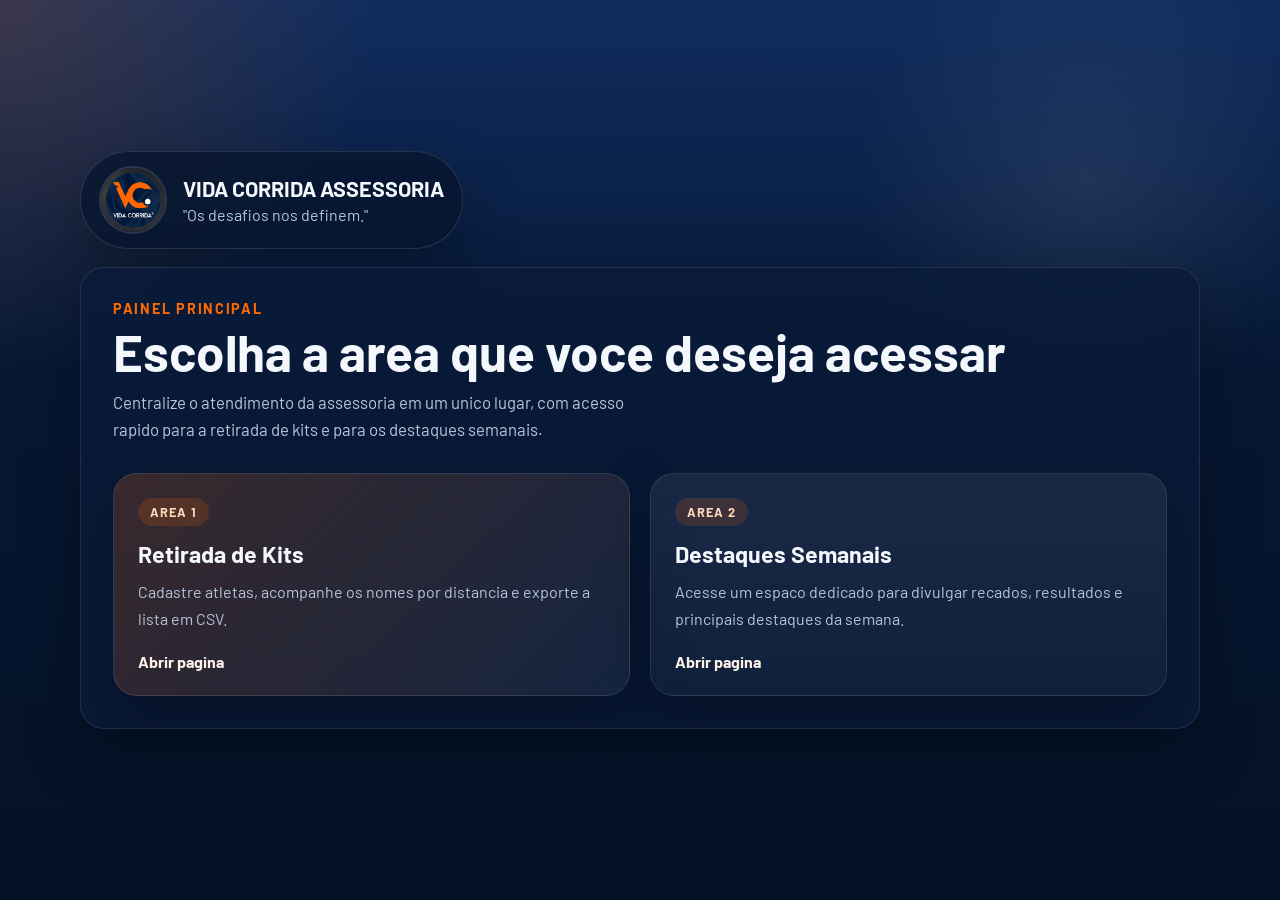
==== index.html @ aeae57c6 "Add files via upload" ====
<!DOCTYPE html>
<html lang="pt-BR">
<head>
  <meta charset="UTF-8">
  <meta name="viewport" content="width=device-width, initial-scale=1.0">
  <title>Vida Corrida Assessoria</title>
  <link rel="preconnect" href="https://fonts.googleapis.com">
  <link rel="preconnect" href="https://fonts.gstatic.com" crossorigin>
  <link href="https://fonts.googleapis.com/css2?family=Barlow:wght@400;500;600;700&display=swap" rel="stylesheet">
  <link rel="stylesheet" href="styles.css">
</head>
<body>
  <main class="page home-page">
    <section class="brand-banner">
      <div class="brand-pill">
        <img src="assets/logo-vida-corrida.jpeg" alt="Logo Vida Corrida" class="brand-logo">
        <div>
          <p class="brand-name">VIDA CORRIDA ASSESSORIA</p>
          <p class="brand-subtitle">"Os desafios nos definem."</p>
        </div>
      </div>
    </section>

    <section class="panel home-hero">
      <p class="eyebrow">Painel principal</p>
      <h1>Escolha a area que voce deseja acessar</h1>
      <p class="hero-text">
        Centralize o atendimento da assessoria em um unico lugar, com acesso rapido para a retirada de kits e para os destaques semanais.
      </p>

      <div class="home-actions">
        <a href="retirada-kits.html" class="feature-card feature-card-primary">
          <span class="feature-tag">Area 1</span>
          <h2>Retirada de Kits</h2>
          <p>Cadastre atletas, acompanhe os nomes por distancia e exporte a lista em CSV.</p>
          <span class="feature-link">Abrir pagina</span>
        </a>

        <a href="destaques-semanais.html" class="feature-card">
          <span class="feature-tag">Area 2</span>
          <h2>Destaques Semanais</h2>
          <p>Acesse um espaco dedicado para divulgar recados, resultados e principais destaques da semana.</p>
          <span class="feature-link">Abrir pagina</span>
        </a>
      </div>
    </section>
  </main>
</body>
</html>
---- styles.css ----
:root {
  --bg: #061733;
  --bg-accent: #0d2653;
  --panel: rgba(10, 27, 58, 0.84);
  --panel-strong: #0f2f63;
  --text: #f4f7fb;
  --muted: #b7c5db;
  --line: rgba(255, 255, 255, 0.12);
  --brand: #ff6a00;
  --brand-strong: #ff7f24;
  --soft: rgba(255, 106, 0, 0.14);
  --shadow: 0 24px 60px rgba(0, 0, 0, 0.28);
  font-family: "Barlow", sans-serif;
}

* {
  box-sizing: border-box;
}

body {
  margin: 0;
  min-height: 100vh;
  color: var(--text);
  background:
    radial-gradient(circle at top left, rgba(255, 106, 0, 0.18), transparent 24%),
    radial-gradient(circle at 85% 20%, rgba(255, 255, 255, 0.08), transparent 18%),
    linear-gradient(180deg, #102d5f 0%, var(--bg) 42%, #041226 100%);
}

.page {
  width: min(1120px, calc(100% - 32px));
  margin: 0 auto;
  padding: 36px 0 56px;
}

.home-page {
  display: grid;
  align-content: center;
  min-height: 100vh;
}

.top-nav {
  display: flex;
  gap: 12px;
  flex-wrap: wrap;
  margin-bottom: 18px;
}

.nav-link {
  display: inline-flex;
  align-items: center;
  padding: 10px 16px;
  border: 1px solid rgba(255, 255, 255, 0.12);
  border-radius: 999px;
  background: rgba(7, 21, 46, 0.72);
  color: var(--text);
  text-decoration: none;
  font-weight: 600;
  transition: transform 0.2s ease, border-color 0.2s ease, background 0.2s ease;
}

.nav-link:hover {
  transform: translateY(-1px);
  border-color: rgba(255, 106, 0, 0.45);
  background: rgba(255, 106, 0, 0.12);
}

.brand-banner {
  margin-bottom: 18px;
}

.brand-pill {
  display: inline-flex;
  align-items: center;
  gap: 16px;
  padding: 14px 18px;
  border: 1px solid rgba(255, 255, 255, 0.12);
  border-radius: 999px;
  background: rgba(7, 21, 46, 0.78);
  box-shadow: var(--shadow);
}

.brand-logo {
  width: 68px;
  height: 68px;
  border-radius: 50%;
  object-fit: cover;
  border: 2px solid rgba(255, 255, 255, 0.14);
}

.brand-name {
  margin-bottom: 4px;
  font-size: 1.35rem;
  font-weight: 700;
}

.brand-subtitle {
  margin-bottom: 0;
  color: var(--muted);
}

.hero {
  display: grid;
  grid-template-columns: 1.15fr 0.85fr;
  gap: 24px;
  align-items: start;
  margin-bottom: 24px;
}

.home-hero,
.highlights-hero {
  padding: 32px;
}

.home-actions {
  display: grid;
  grid-template-columns: repeat(2, minmax(0, 1fr));
  gap: 20px;
  margin-top: 30px;
}

.feature-card {
  display: block;
  padding: 24px;
  border: 1px solid rgba(255, 255, 255, 0.1);
  border-radius: 24px;
  background: linear-gradient(180deg, rgba(255, 255, 255, 0.07), rgba(255, 255, 255, 0.03));
  color: var(--text);
  text-decoration: none;
  box-shadow: var(--shadow);
  transition: transform 0.2s ease, border-color 0.2s ease, box-shadow 0.2s ease;
}

.feature-card:hover {
  transform: translateY(-3px);
  border-color: rgba(255, 106, 0, 0.35);
  box-shadow: 0 30px 70px rgba(0, 0, 0, 0.35);
}

.feature-card-primary {
  background: linear-gradient(135deg, rgba(255, 106, 0, 0.2), rgba(255, 255, 255, 0.05));
}

.feature-card h2,
.highlight-card h2 {
  margin-bottom: 10px;
}

.feature-card p,
.highlight-card p {
  margin-bottom: 0;
  color: var(--muted);
  line-height: 1.7;
}

.feature-tag {
  display: inline-flex;
  margin-bottom: 14px;
  padding: 6px 12px;
  border-radius: 999px;
  background: rgba(255, 106, 0, 0.16);
  color: #ffd7bc;
  font-size: 0.8rem;
  font-weight: 700;
  letter-spacing: 0.08em;
  text-transform: uppercase;
}

.feature-link {
  display: inline-flex;
  margin-top: 20px;
  color: #fff1e7;
  font-weight: 700;
}

.eyebrow {
  margin: 0 0 10px;
  font-size: 0.9rem;
  font-weight: 700;
  letter-spacing: 0.12em;
  text-transform: uppercase;
  color: var(--brand);
}

.hero-copy {
  padding: 18px 6px 0 4px;
}

h1,
h2,
h3,
p {
  margin-top: 0;
}

h1 {
  margin-bottom: 12px;
  font-size: clamp(2rem, 4vw, 3.6rem);
  line-height: 0.98;
}

h2 {
  margin-bottom: 16px;
  font-size: 1.45rem;
}

.hero-text {
  max-width: 58ch;
  margin-bottom: 24px;
  color: var(--muted);
  font-size: 1.05rem;
  line-height: 1.6;
}

.hero-highlight {
  max-width: 520px;
  padding: 18px 20px;
  border-left: 4px solid var(--brand);
  border-radius: 18px;
  background: linear-gradient(135deg, rgba(255, 106, 0, 0.16), rgba(255, 255, 255, 0.03));
}

.highlight-label {
  display: inline-block;
  margin-bottom: 10px;
  padding: 6px 12px;
  border-radius: 999px;
  background: rgba(255, 106, 0, 0.18);
  color: #ffd7bc;
  font-size: 0.85rem;
  font-weight: 700;
  letter-spacing: 0.08em;
  text-transform: uppercase;
}

.hero-highlight p {
  margin-bottom: 0;
  color: #e6edf8;
  line-height: 1.6;
}

.panel {
  border: 1px solid rgba(255, 255, 255, 0.1);
  border-radius: 24px;
  background: var(--panel);
  box-shadow: var(--shadow);
  backdrop-filter: blur(10px);
}

.form-panel,
.overview,
.table-panel {
  padding: 24px;
}

.field {
  display: block;
  margin-bottom: 16px;
}

.field span {
  display: block;
  margin-bottom: 8px;
  font-weight: 600;
}

input,
select,
button {
  font: inherit;
}

input,
select {
  width: 100%;
  border: 1px solid var(--line);
  border-radius: 14px;
  padding: 14px 16px;
  background: var(--panel-strong);
  color: var(--text);
  outline: none;
  transition: border-color 0.2s ease, box-shadow 0.2s ease, transform 0.2s ease;
}

input:focus,
select:focus {
  border-color: var(--brand);
  box-shadow: 0 0 0 4px rgba(29, 111, 95, 0.12);
  transform: translateY(-1px);
}

.actions {
  display: flex;
  gap: 12px;
  flex-wrap: wrap;
  margin-top: 8px;
}

.primary-button,
.secondary-button {
  border: none;
  border-radius: 999px;
  padding: 13px 20px;
  font-weight: 700;
  cursor: pointer;
  transition: transform 0.2s ease, opacity 0.2s ease, box-shadow 0.2s ease;
}

.primary-button {
  color: #fff;
  background: linear-gradient(135deg, #ff5b00 0%, #ff8a24 100%);
  box-shadow: 0 14px 26px rgba(255, 106, 0, 0.28);
}

.secondary-button {
  color: #fff3eb;
  background: rgba(255, 255, 255, 0.08);
}

.primary-button:hover,
.secondary-button:hover {
  transform: translateY(-1px);
}

.form-message {
  min-height: 24px;
  margin: 12px 0 0;
  font-weight: 600;
  color: #ffd6bd;
}

.overview-header {
  display: flex;
  justify-content: space-between;
  gap: 16px;
  align-items: center;
  margin-bottom: 20px;
}

.count-badge {
  padding: 10px 14px;
  border-radius: 999px;
  background: rgba(255, 106, 0, 0.14);
  color: #ffd9c2;
  font-weight: 700;
}

.distance-groups {
  display: grid;
  grid-template-columns: repeat(2, minmax(0, 1fr));
  gap: 18px;
  margin-bottom: 18px;
}

.distance-card {
  padding: 18px;
  border: 1px solid var(--line);
  border-radius: 18px;
  background: linear-gradient(180deg, rgba(255, 255, 255, 0.07), rgba(255, 255, 255, 0.02));
}

.distance-card h3 {
  margin-bottom: 4px;
  font-size: 1.15rem;
}

.distance-count {
  margin-bottom: 14px;
  color: var(--muted);
  font-size: 0.95rem;
}

.names-list {
  list-style: none;
  margin: 0;
  padding: 0;
  display: grid;
  gap: 10px;
}

.names-list li {
  display: block;
  padding-bottom: 10px;
  border-bottom: 1px dashed rgba(31, 35, 33, 0.12);
}

.athlete-line {
  font-weight: 600;
}

.shirt-summary {
  padding-top: 16px;
  border-top: 1px solid rgba(255, 255, 255, 0.1);
}

.shirt-summary-title {
  margin-bottom: 12px;
  color: var(--muted);
  font-size: 0.95rem;
  font-weight: 700;
  text-transform: uppercase;
  letter-spacing: 0.05em;
}

.shirt-summary-list {
  display: flex;
  gap: 10px;
  flex-wrap: wrap;
}

.shirt-summary-pill {
  padding: 8px 12px;
  border-radius: 999px;
  background: rgba(255, 106, 0, 0.14);
  color: #ffd8c2;
  font-size: 0.92rem;
  font-weight: 700;
}

.empty-state {
  margin: 0;
  color: var(--muted);
}

.table-wrapper {
  overflow-x: auto;
}

.highlight-note {
  margin-top: 24px;
}

.highlights-stat-grid {
  display: grid;
  grid-template-columns: repeat(3, minmax(0, 1fr));
  gap: 20px;
  margin: 24px 0;
}

.stat-card {
  padding: 24px;
}

.stat-label {
  margin-bottom: 8px;
  color: var(--muted);
  font-size: 0.95rem;
  font-weight: 700;
  text-transform: uppercase;
  letter-spacing: 0.05em;
}

.stat-value {
  margin-bottom: 8px;
  font-size: clamp(2rem, 4vw, 3rem);
  font-weight: 700;
  line-height: 1;
}

.stat-support {
  margin-bottom: 0;
  color: var(--muted);
}

.perfect-panel,
.highlights-table-panel {
  margin-bottom: 24px;
}

.perfect-list {
  display: grid;
  grid-template-columns: repeat(auto-fit, minmax(240px, 1fr));
  gap: 16px;
}

.perfect-card {
  padding: 18px;
  border: 1px solid rgba(255, 255, 255, 0.1);
  border-radius: 18px;
  background: linear-gradient(180deg, rgba(255, 106, 0, 0.14), rgba(255, 255, 255, 0.04));
}

.perfect-name {
  margin-bottom: 8px;
  font-size: 1.1rem;
  font-weight: 700;
}

.perfect-total {
  margin-bottom: 14px;
  color: #ffd8c2;
  font-weight: 600;
}

.week-chip-list {
  display: flex;
  gap: 8px;
  flex-wrap: wrap;
}

.week-chip {
  padding: 6px 10px;
  border-radius: 999px;
  background: rgba(255, 255, 255, 0.08);
  color: var(--text);
  font-size: 0.88rem;
  font-weight: 600;
}

.search-field {
  max-width: 360px;
}

.table-status {
  display: inline-flex;
  padding: 6px 10px;
  border-radius: 999px;
  background: rgba(255, 255, 255, 0.08);
  color: var(--text);
  font-size: 0.88rem;
  font-weight: 700;
}

.table-status-perfect {
  background: rgba(255, 106, 0, 0.16);
  color: #ffd8c2;
}

.highlight-card {
  padding: 24px;
}

table {
  width: 100%;
  border-collapse: collapse;
}

th,
td {
  text-align: left;
  padding: 14px 12px;
  border-bottom: 1px solid rgba(255, 255, 255, 0.1);
}

th {
  font-size: 0.92rem;
  text-transform: uppercase;
  letter-spacing: 0.05em;
  color: var(--muted);
}

tbody tr:hover {
  background: rgba(255, 255, 255, 0.05);
}

@media (max-width: 860px) {
  .hero,
  .distance-groups,
  .home-actions,
  .highlights-stat-grid {
    grid-template-columns: 1fr;
  }

  .brand-pill {
    display: flex;
    width: 100%;
    border-radius: 28px;
  }
}

@media (max-width: 560px) {
  .page {
    width: min(100% - 20px, 1120px);
    padding-top: 20px;
  }

  .form-panel,
  .overview,
  .table-panel,
  .home-hero,
  .highlights-hero {
    padding: 18px;
  }

  .overview-header,
  .actions {
    flex-direction: column;
    align-items: flex-start;
  }

  .primary-button,
  .secondary-button {
    width: 100%;
  }
}
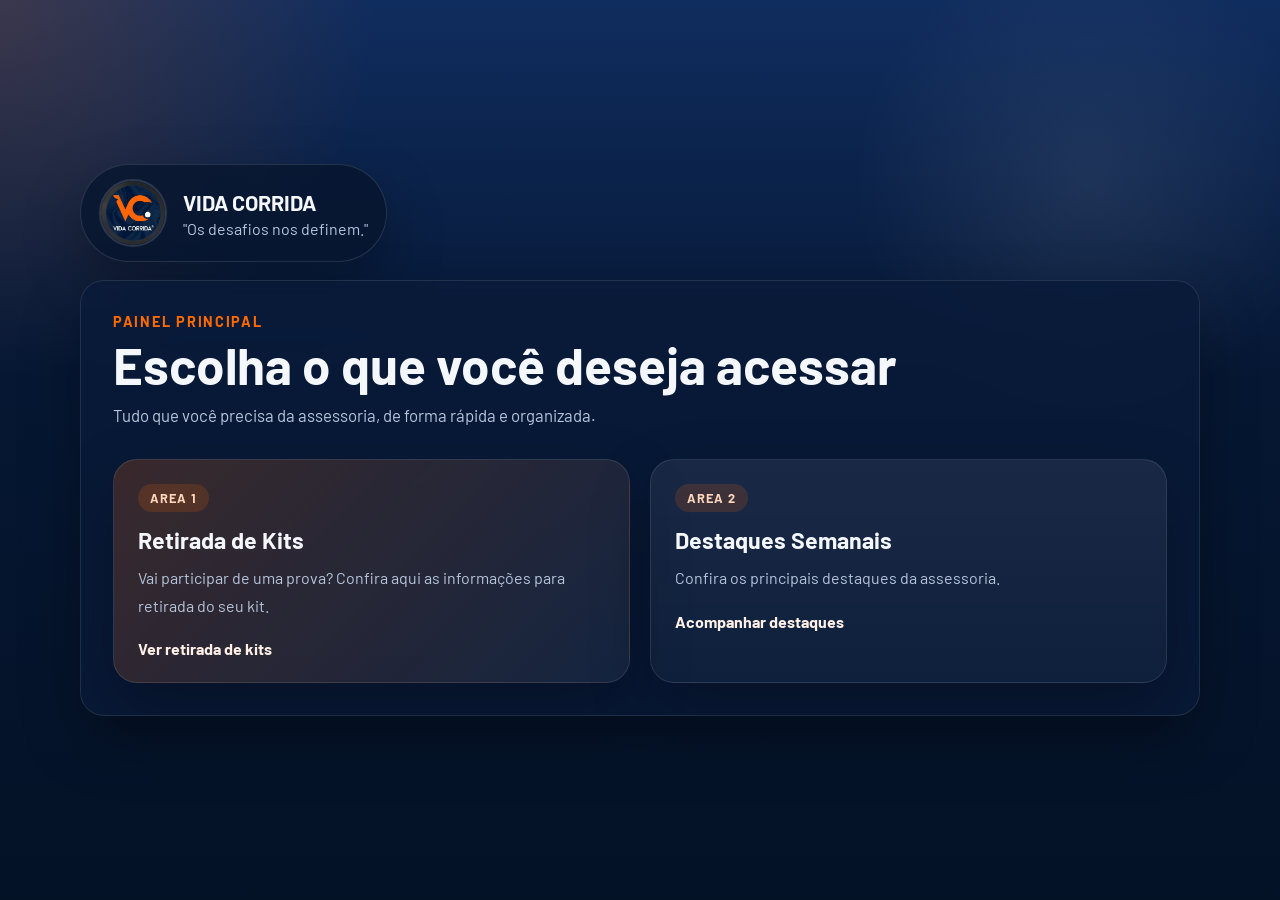
==== commit 56d49a5c: "Add files via upload" ====
--- a/index.html
+++ b/index.html
@@ -15,7 +15,7 @@
       <div class="brand-pill">
         <img src="assets/logo-vida-corrida.jpeg" alt="Logo Vida Corrida" class="brand-logo">
         <div>
-          <p class="brand-name">VIDA CORRIDA ASSESSORIA</p>
+          <p class="brand-name">VIDA CORRIDA</p>
           <p class="brand-subtitle">"Os desafios nos definem."</p>
         </div>
       </div>
@@ -23,24 +23,24 @@
 
     <section class="panel home-hero">
       <p class="eyebrow">Painel principal</p>
-      <h1>Escolha a area que voce deseja acessar</h1>
+      <h1>Escolha o que você deseja acessar</h1>
       <p class="hero-text">
-        Centralize o atendimento da assessoria em um unico lugar, com acesso rapido para a retirada de kits e para os destaques semanais.
+        Tudo que você precisa da assessoria, de forma rápida e organizada.
       </p>
 
       <div class="home-actions">
         <a href="retirada-kits.html" class="feature-card feature-card-primary">
           <span class="feature-tag">Area 1</span>
           <h2>Retirada de Kits</h2>
-          <p>Cadastre atletas, acompanhe os nomes por distancia e exporte a lista em CSV.</p>
-          <span class="feature-link">Abrir pagina</span>
+          <p>Vai participar de uma prova? Confira aqui as informações para retirada do seu kit.</p>
+          <span class="feature-link">Ver retirada de kits</span>
         </a>
 
         <a href="destaques-semanais.html" class="feature-card">
           <span class="feature-tag">Area 2</span>
           <h2>Destaques Semanais</h2>
-          <p>Acesse um espaco dedicado para divulgar recados, resultados e principais destaques da semana.</p>
-          <span class="feature-link">Abrir pagina</span>
+          <p>Confira os principais destaques da assessoria.</p>
+          <span class="feature-link">Acompanhar destaques</span>
         </a>
       </div>
     </section>
--- a/styles.css
+++ b/styles.css
@@ -247,6 +247,90 @@
   backdrop-filter: blur(10px);
 }
 
+.status-box {
+  position: sticky;
+  top: 18px;
+  z-index: 20;
+  display: flex;
+  justify-content: center;
+  max-height: 220px;
+  margin-bottom: 18px;
+  overflow: hidden;
+  transition: opacity 0.25s ease, transform 0.25s ease, max-height 0.25s ease, margin-bottom 0.25s ease;
+}
+
+.status-box-hidden {
+  opacity: 0;
+  transform: translateY(-8px);
+  max-height: 0;
+  margin-bottom: 0;
+  pointer-events: none;
+}
+
+.status-box-panel {
+  display: flex;
+  align-items: center;
+  gap: 14px;
+  width: min(100%, 560px);
+  padding: 16px 18px;
+  border: 1px solid rgba(255, 255, 255, 0.14);
+  border-radius: 20px;
+  background: rgba(7, 21, 46, 0.94);
+  box-shadow: var(--shadow);
+}
+
+.status-box-info .status-box-panel {
+  border-color: rgba(255, 255, 255, 0.14);
+}
+
+.status-box-success .status-box-panel {
+  border-color: rgba(65, 201, 141, 0.55);
+  background: rgba(8, 46, 35, 0.94);
+}
+
+.status-box-error .status-box-panel {
+  border-color: rgba(255, 117, 117, 0.5);
+  background: rgba(66, 18, 18, 0.94);
+}
+
+.status-spinner {
+  width: 18px;
+  height: 18px;
+  flex: 0 0 18px;
+  border: 2px solid rgba(255, 255, 255, 0.22);
+  border-top-color: var(--brand);
+  border-radius: 50%;
+  animation: status-spin 0.8s linear infinite;
+}
+
+.status-spinner-hidden {
+  display: none;
+}
+
+.status-box-title,
+.status-box-text {
+  margin-bottom: 0;
+}
+
+.status-box-title {
+  font-size: 1rem;
+  font-weight: 700;
+}
+
+.status-box-text {
+  margin-top: 4px;
+  color: var(--muted);
+  line-height: 1.5;
+}
+
+.status-box-success .status-box-text {
+  color: #d8ffef;
+}
+
+.status-box-error .status-box-text {
+  color: #ffd0d0;
+}
+
 .form-panel,
 .overview,
 .table-panel {
@@ -289,6 +373,13 @@
   transform: translateY(-1px);
 }
 
+input:disabled,
+select:disabled,
+button:disabled {
+  opacity: 0.68;
+  cursor: not-allowed;
+}
+
 .actions {
   display: flex;
   gap: 12px;
@@ -468,28 +559,21 @@
 }
 
 .perfect-list {
-  display: grid;
-  grid-template-columns: repeat(auto-fit, minmax(240px, 1fr));
-  gap: 16px;
-}
-
-.perfect-card {
-  padding: 18px;
-  border: 1px solid rgba(255, 255, 255, 0.1);
-  border-radius: 18px;
-  background: linear-gradient(180deg, rgba(255, 106, 0, 0.14), rgba(255, 255, 255, 0.04));
-}
-
-.perfect-name {
-  margin-bottom: 8px;
-  font-size: 1.1rem;
-  font-weight: 700;
-}
-
-.perfect-total {
-  margin-bottom: 14px;
-  color: #ffd8c2;
-  font-weight: 600;
+  display: flex;
+  flex-wrap: wrap;
+  gap: 12px;
+}
+
+.perfect-name-pill {
+  display: inline-flex;
+  align-items: center;
+  min-height: 44px;
+  padding: 10px 16px;
+  border: 1px solid rgba(255, 106, 0, 0.22);
+  border-radius: 999px;
+  background: linear-gradient(135deg, rgba(255, 106, 0, 0.18), rgba(255, 255, 255, 0.04));
+  color: #fff3eb;
+  font-weight: 700;
 }
 
 .week-chip-list {
@@ -498,6 +582,10 @@
   flex-wrap: wrap;
 }
 
+.week-chip-list-compact {
+  gap: 6px;
+}
+
 .week-chip {
   padding: 6px 10px;
   border-radius: 999px;
@@ -505,6 +593,14 @@
   color: var(--text);
   font-size: 0.88rem;
   font-weight: 600;
+}
+
+.week-chip-list-compact .week-chip {
+  min-width: 32px;
+  justify-content: center;
+  padding: 5px 8px;
+  font-size: 0.82rem;
+  text-align: center;
 }
 
 .search-field {
@@ -551,6 +647,16 @@
 
 tbody tr:hover {
   background: rgba(255, 255, 255, 0.05);
+}
+
+@keyframes status-spin {
+  from {
+    transform: rotate(0deg);
+  }
+
+  to {
+    transform: rotate(360deg);
+  }
 }
 
 @media (max-width: 860px) {
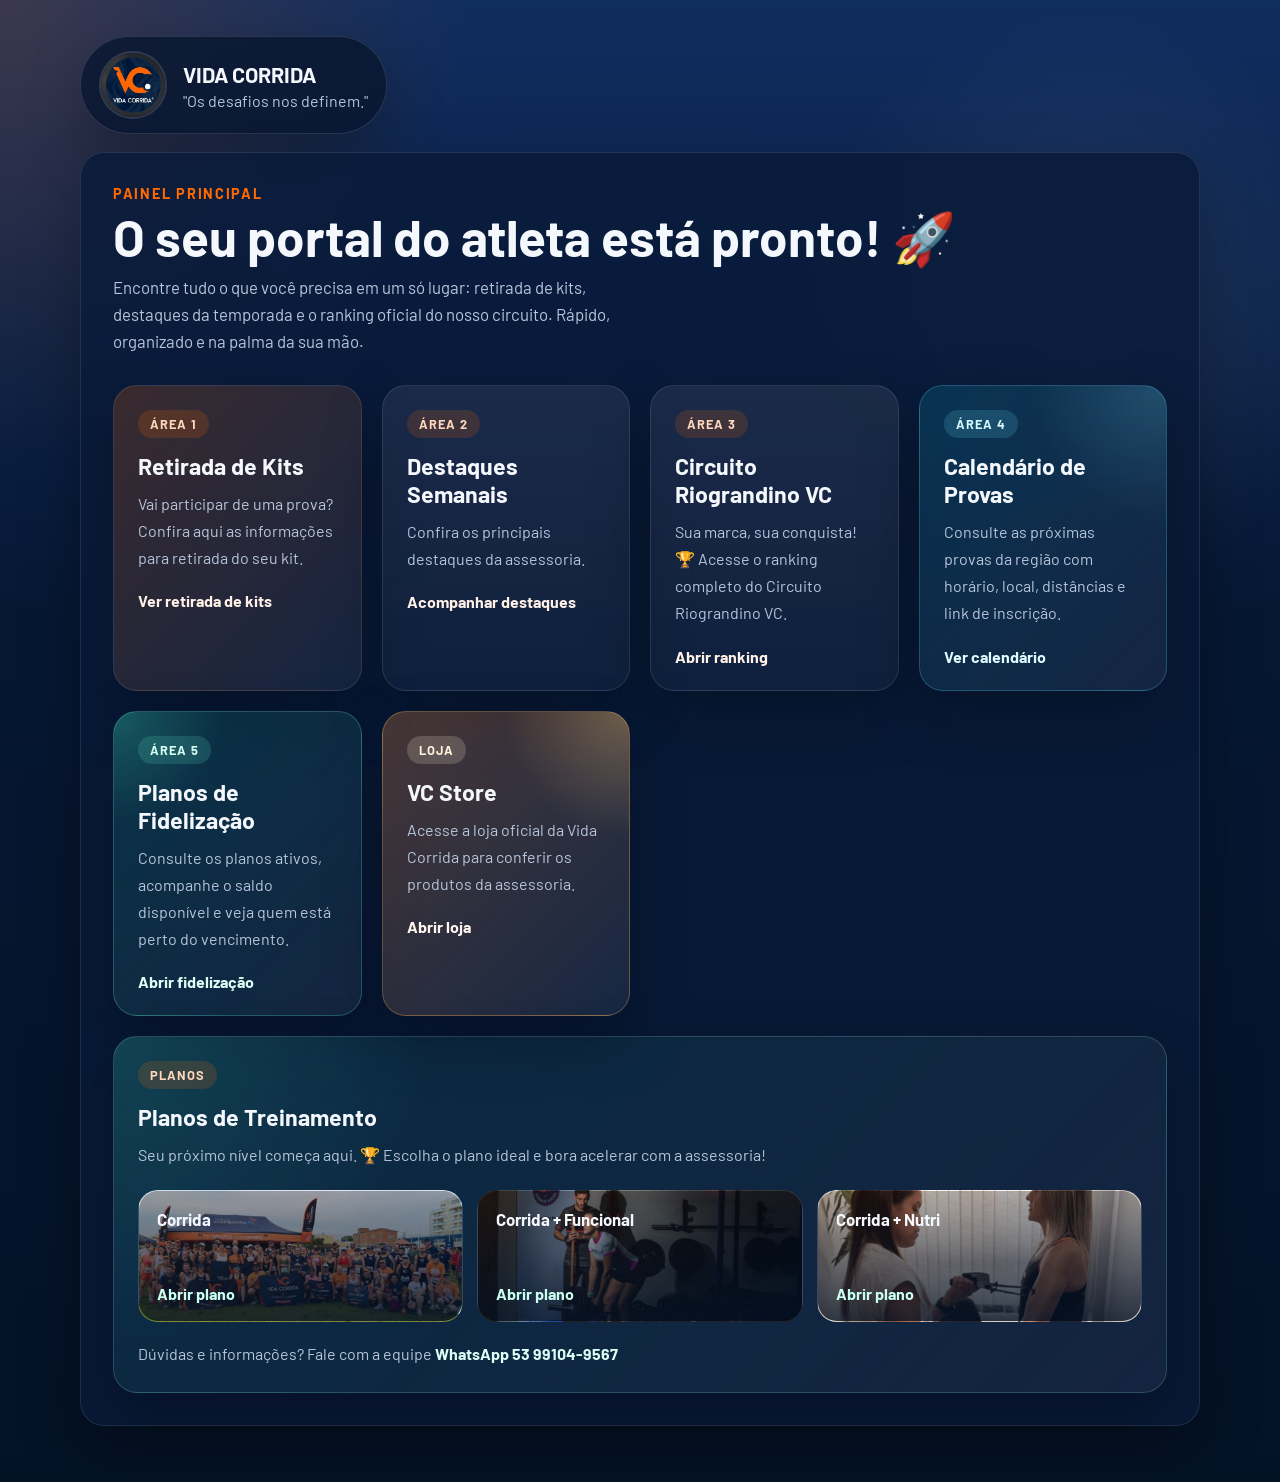
==== commit 0c063e75: "Add files via upload" ====
--- a/index.html
+++ b/index.html
@@ -23,25 +23,81 @@
 
     <section class="panel home-hero">
       <p class="eyebrow">Painel principal</p>
-      <h1>Escolha o que você deseja acessar</h1>
+      <h1>O seu portal do atleta está pronto! 🚀</h1>
       <p class="hero-text">
-        Tudo que você precisa da assessoria, de forma rápida e organizada.
+        Encontre tudo o que você precisa em um só lugar: retirada de kits, destaques da temporada e o ranking oficial do nosso circuito. Rápido, organizado e na palma da sua mão.
       </p>
 
       <div class="home-actions">
         <a href="retirada-kits.html" class="feature-card feature-card-primary">
-          <span class="feature-tag">Area 1</span>
+          <span class="feature-tag">Área 1</span>
           <h2>Retirada de Kits</h2>
           <p>Vai participar de uma prova? Confira aqui as informações para retirada do seu kit.</p>
           <span class="feature-link">Ver retirada de kits</span>
         </a>
 
         <a href="destaques-semanais.html" class="feature-card">
-          <span class="feature-tag">Area 2</span>
+          <span class="feature-tag">Área 2</span>
           <h2>Destaques Semanais</h2>
           <p>Confira os principais destaques da assessoria.</p>
           <span class="feature-link">Acompanhar destaques</span>
         </a>
+
+        <a href="ranking-circuito-riograndino.html" class="feature-card">
+          <span class="feature-tag">Área 3</span>
+          <h2>Circuito Riograndino VC</h2>
+          <p>Sua marca, sua conquista! 🏆 Acesse o ranking completo do Circuito Riograndino VC.</p>
+          <span class="feature-link">Abrir ranking</span>
+        </a>
+
+        <a href="calendario-provas.html" class="feature-card feature-card-calendar">
+          <span class="feature-tag">Área 4</span>
+          <h2>Calendário de Provas</h2>
+          <p>Consulte as próximas provas da região com horário, local, distâncias e link de inscrição.</p>
+          <span class="feature-link">Ver calendário</span>
+        </a>
+
+        <a href="planos-fidelizacao.html" class="feature-card feature-card-fidelity">
+          <span class="feature-tag">Área 5</span>
+          <h2>Planos de Fidelização</h2>
+          <p>Consulte os planos ativos, acompanhe o saldo disponível e veja quem está perto do vencimento.</p>
+          <span class="feature-link">Abrir fidelização</span>
+        </a>
+
+        <a href="https://loja.menu/vcstore" class="feature-card feature-card-store" target="_blank" rel="noopener noreferrer">
+          <span class="feature-tag">Loja</span>
+          <h2>VC Store</h2>
+          <p>Acesse a loja oficial da Vida Corrida para conferir os produtos da assessoria.</p>
+          <span class="feature-link">Abrir loja</span>
+        </a>
+
+        <article class="feature-card feature-card-plans">
+          <span class="feature-tag">Planos</span>
+          <h2>Planos de Treinamento</h2>
+          <p>Seu próximo nível começa aqui. 🏆 Escolha o plano ideal e bora acelerar com a assessoria!</p>
+
+          <div class="plan-grid">
+            <a href="https://treinus.place/sf/80/product/461-corrida" class="plan-card plan-card-running" target="_blank" rel="noopener noreferrer">
+              <strong>Corrida</strong>
+              <span>Abrir plano</span>
+            </a>
+
+            <a href="https://treinus.place/sf/80/product/504-corrida-funcional" class="plan-card plan-card-functional" target="_blank" rel="noopener noreferrer">
+              <strong>Corrida + Funcional</strong>
+              <span>Abrir plano</span>
+            </a>
+
+            <a href="https://treinus.place/sf/80/product/969-corrida-nutri" class="plan-card plan-card-nutri" target="_blank" rel="noopener noreferrer">
+              <strong>Corrida + Nutri</strong>
+              <span>Abrir plano</span>
+            </a>
+          </div>
+
+          <p class="plan-help">
+            Dúvidas e informações? Fale com a equipe
+            <a href="https://wa.me/5553991049567" target="_blank" rel="noopener noreferrer">WhatsApp 53 99104-9567</a>
+          </p>
+        </article>
       </div>
     </section>
   </main>
--- a/styles.css
+++ b/styles.css
@@ -114,7 +114,7 @@
 
 .home-actions {
   display: grid;
-  grid-template-columns: repeat(2, minmax(0, 1fr));
+  grid-template-columns: repeat(auto-fit, minmax(240px, 1fr));
   gap: 20px;
   margin-top: 30px;
 }
@@ -141,6 +141,160 @@
   background: linear-gradient(135deg, rgba(255, 106, 0, 0.2), rgba(255, 255, 255, 0.05));
 }
 
+.feature-card-store {
+  position: relative;
+  overflow: hidden;
+  border-color: rgba(255, 188, 92, 0.28);
+  background:
+    radial-gradient(circle at top right, rgba(255, 205, 120, 0.3), transparent 32%),
+    linear-gradient(135deg, rgba(255, 146, 61, 0.26), rgba(255, 255, 255, 0.06));
+}
+
+.feature-card-store::before {
+  content: "";
+  position: absolute;
+  inset: 0;
+  background: linear-gradient(120deg, transparent 0%, rgba(255, 255, 255, 0.08) 45%, transparent 100%);
+  transform: translateX(-100%);
+  transition: transform 0.45s ease;
+}
+
+.feature-card-store:hover::before {
+  transform: translateX(100%);
+}
+
+.feature-card-store .feature-tag {
+  background: rgba(255, 243, 220, 0.18);
+  color: #fff2da;
+}
+
+.feature-card-store .feature-link {
+  color: #fff7ed;
+}
+
+.feature-card-calendar {
+  border-color: rgba(99, 214, 255, 0.24);
+  background:
+    radial-gradient(circle at top right, rgba(117, 223, 255, 0.18), transparent 34%),
+    linear-gradient(135deg, rgba(8, 86, 116, 0.42), rgba(255, 255, 255, 0.05));
+}
+
+.feature-card-calendar .feature-tag {
+  background: rgba(103, 220, 255, 0.16);
+  color: #d6f8ff;
+}
+
+.feature-card-calendar .feature-link {
+  color: #e0fbff;
+}
+
+.feature-card-fidelity {
+  border-color: rgba(116, 229, 199, 0.26);
+  background:
+    radial-gradient(circle at top left, rgba(92, 255, 203, 0.2), transparent 28%),
+    linear-gradient(135deg, rgba(9, 88, 96, 0.42), rgba(255, 255, 255, 0.05));
+}
+
+.feature-card-fidelity .feature-tag {
+  background: rgba(99, 237, 200, 0.16);
+  color: #d7fff4;
+}
+
+.feature-card-fidelity .feature-link {
+  color: #ddfff6;
+}
+
+.feature-card-plans {
+  grid-column: 1 / -1;
+  border-color: rgba(145, 214, 196, 0.22);
+  background:
+    radial-gradient(circle at top left, rgba(67, 201, 168, 0.16), transparent 28%),
+    linear-gradient(135deg, rgba(10, 63, 83, 0.46), rgba(255, 255, 255, 0.05));
+}
+
+.plan-grid {
+  display: grid;
+  grid-template-columns: repeat(3, minmax(0, 1fr));
+  gap: 14px;
+  margin-top: 22px;
+}
+
+.plan-card {
+  position: relative;
+  display: grid;
+  gap: 10px;
+  align-content: space-between;
+  min-height: 132px;
+  padding: 18px;
+  border: 1px solid rgba(255, 255, 255, 0.12);
+  border-radius: 20px;
+  overflow: hidden;
+  background-color: rgba(255, 255, 255, 0.05);
+  background-position: center;
+  background-size: cover;
+  background-repeat: no-repeat;
+  color: var(--text);
+  text-decoration: none;
+  transition: transform 0.2s ease, border-color 0.2s ease, background 0.2s ease;
+}
+
+.plan-card::before {
+  content: "";
+  position: absolute;
+  inset: 0;
+  background:
+    linear-gradient(180deg, rgba(4, 18, 38, 0.28) 0%, rgba(4, 18, 38, 0.8) 100%),
+    linear-gradient(120deg, rgba(255, 106, 0, 0.12), rgba(6, 23, 51, 0.12));
+}
+
+.plan-card:hover {
+  transform: translateY(-2px);
+  border-color: rgba(67, 201, 168, 0.45);
+}
+
+.plan-card > * {
+  position: relative;
+  z-index: 1;
+}
+
+.plan-card strong {
+  font-size: 1.05rem;
+  line-height: 1.3;
+}
+
+.plan-card span {
+  color: #c9fff1;
+  font-weight: 700;
+}
+
+.plan-help {
+  margin: 18px 0 0;
+  color: var(--muted);
+  line-height: 1.6;
+}
+
+.plan-help a {
+  color: #d9fff6;
+  font-weight: 700;
+  text-decoration: none;
+}
+
+.plan-help a:hover {
+  text-decoration: underline;
+}
+
+.plan-card-running {
+  background-image: url("assets/plan-corrida.jpeg");
+}
+
+.plan-card-functional {
+  background-image: url("assets/plan-corrida-funcional.jpeg");
+}
+
+.plan-card-nutri {
+  background-image: url("assets/plan-corrida-nutri.jpeg");
+}
+
 .feature-card h2,
 .highlight-card h2 {
   margin-bottom: 10px;
@@ -521,6 +675,709 @@
   margin-top: 24px;
 }
 
+.ranking-hero {
+  padding: 32px;
+  margin-bottom: 24px;
+}
+
+.fidelity-hero,
+.fidelity-controls-panel,
+.fidelity-stats-panel {
+  padding: 24px;
+  margin-bottom: 24px;
+}
+
+.calendar-hero,
+.calendar-panel {
+  padding: 24px;
+  margin-bottom: 24px;
+}
+
+.calendar-race-list {
+  display: grid;
+  gap: 24px;
+}
+
+.calendar-month-section {
+  display: grid;
+  gap: 16px;
+}
+
+.calendar-month-header {
+  display: flex;
+  align-items: center;
+  justify-content: space-between;
+  gap: 14px;
+  padding-bottom: 12px;
+  border-bottom: 1px solid rgba(255, 255, 255, 0.08);
+}
+
+.calendar-month-name {
+  margin: 0;
+  font-size: 1.35rem;
+  font-weight: 700;
+}
+
+.calendar-month-count {
+  display: inline-flex;
+  align-items: center;
+  justify-content: center;
+  min-height: 38px;
+  padding: 8px 12px;
+  border-radius: 999px;
+  background: rgba(99, 214, 255, 0.14);
+  color: #d8f7ff;
+  font-size: 0.88rem;
+  font-weight: 700;
+}
+
+.calendar-month-races {
+  display: grid;
+  gap: 18px;
+}
+
+.calendar-race-card,
+.calendar-empty-card {
+  padding: 22px;
+  border: 1px solid rgba(255, 255, 255, 0.1);
+  border-radius: 22px;
+  background: linear-gradient(180deg, rgba(255, 255, 255, 0.06), rgba(255, 255, 255, 0.03));
+}
+
+.calendar-race-card-top {
+  margin-bottom: 16px;
+}
+
+.calendar-race-summary {
+  display: grid;
+  grid-template-columns: repeat(4, minmax(0, 1fr));
+  gap: 14px;
+  padding: 16px;
+  border: 1px solid rgba(255, 255, 255, 0.08);
+  border-radius: 18px;
+  background: rgba(255, 255, 255, 0.03);
+}
+
+.calendar-race-meta-label {
+  color: var(--muted);
+  font-size: 0.78rem;
+  font-weight: 700;
+  letter-spacing: 0.06em;
+  text-transform: uppercase;
+}
+
+.calendar-race-meta-item strong {
+  font-size: 1rem;
+  line-height: 1.4;
+}
+
+.calendar-race-headline h3 {
+  margin-bottom: 6px;
+  font-size: 1.28rem;
+}
+
+.calendar-race-title-row {
+  display: flex;
+  align-items: center;
+  gap: 10px;
+  flex-wrap: wrap;
+}
+
+.calendar-race-badge {
+  display: inline-flex;
+  align-items: center;
+  min-height: 32px;
+  margin-bottom: 10px;
+  padding: 7px 12px;
+  border-radius: 999px;
+  background: rgba(255, 106, 0, 0.16);
+  color: #ffd8c2;
+  font-size: 0.9rem;
+  font-weight: 700;
+  letter-spacing: 0.04em;
+  text-transform: uppercase;
+}
+
+.calendar-race-headline p {
+  margin-bottom: 0;
+  color: var(--muted);
+}
+
+.calendar-race-meta-item {
+  display: grid;
+  gap: 8px;
+  min-width: 0;
+}
+
+.calendar-race-meta-item-distances {
+  grid-column: span 1;
+}
+
+.calendar-distance-list {
+  display: flex;
+  gap: 8px;
+  flex-wrap: wrap;
+}
+
+.calendar-distance-chip {
+  display: inline-flex;
+  align-items: center;
+  min-height: 34px;
+  padding: 6px 10px;
+  border-radius: 999px;
+  background: rgba(255, 255, 255, 0.08);
+  color: var(--text);
+  font-size: 0.88rem;
+  font-weight: 700;
+}
+
+.calendar-race-notes {
+  margin: 16px 0 0;
+  color: var(--muted);
+  line-height: 1.6;
+}
+
+.calendar-race-actions {
+  display: flex;
+  gap: 10px;
+  flex-wrap: wrap;
+  margin-top: 18px;
+}
+
+.calendar-race-link {
+  display: inline-flex;
+  align-items: center;
+  justify-content: center;
+  min-height: 44px;
+  padding: 11px 18px;
+  border-radius: 999px;
+  background: linear-gradient(135deg, #ff5b00 0%, #ff8a24 100%);
+  color: #fff;
+  font-weight: 700;
+  text-decoration: none;
+  box-shadow: 0 14px 26px rgba(255, 106, 0, 0.22);
+  transition: transform 0.2s ease, opacity 0.2s ease;
+}
+
+.calendar-race-link:hover {
+  transform: translateY(-1px);
+}
+
+.calendar-race-link-disabled {
+  background: rgba(255, 255, 255, 0.08);
+  color: #fff0e7;
+  box-shadow: none;
+  cursor: default;
+}
+
+.ranking-controls-panel {
+  padding: 24px;
+  margin-bottom: 24px;
+}
+
+.ranking-top-panel {
+  padding: 24px;
+  margin-bottom: 24px;
+}
+
+.ranking-top-five {
+  display: grid;
+  grid-template-columns: repeat(5, minmax(0, 1fr));
+  gap: 16px;
+}
+
+.ranking-top-card {
+  display: grid;
+  justify-items: center;
+  gap: 12px;
+  padding: 18px 14px;
+  border: 1px solid rgba(255, 255, 255, 0.1);
+  border-radius: 22px;
+  background:
+    radial-gradient(circle at top, rgba(255, 106, 0, 0.18), transparent 55%),
+    linear-gradient(180deg, rgba(255, 255, 255, 0.06), rgba(255, 255, 255, 0.03));
+  box-shadow: var(--shadow);
+}
+
+.ranking-top-position {
+  display: inline-flex;
+  align-items: center;
+  justify-content: center;
+  min-width: 42px;
+  min-height: 42px;
+  padding: 8px 12px;
+  border-radius: 999px;
+  background: rgba(255, 106, 0, 0.16);
+  color: #ffe0cd;
+  font-size: 1rem;
+  font-weight: 700;
+}
+
+.ranking-top-empty {
+  margin: 0;
+  color: var(--muted);
+}
+
+.ranking-filters-stack {
+  display: grid;
+  gap: 18px;
+}
+
+.ranking-filter-block {
+  display: grid;
+  gap: 10px;
+}
+
+.ranking-filter-label {
+  margin-bottom: 0;
+  color: var(--muted);
+  font-size: 0.92rem;
+  font-weight: 700;
+  text-transform: uppercase;
+  letter-spacing: 0.05em;
+}
+
+.ranking-view-toggle {
+  display: flex;
+  gap: 10px;
+  flex-wrap: wrap;
+}
+
+.ranking-search-field {
+  margin-bottom: 0;
+}
+
+.ranking-category-chips {
+  display: flex;
+  gap: 10px;
+  flex-wrap: wrap;
+}
+
+.ranking-category-button {
+  padding-inline: 14px;
+}
+
+.ranking-detail-button {
+  min-width: 132px;
+}
+
+.toggle-button {
+  border: 1px solid rgba(255, 255, 255, 0.14);
+  border-radius: 999px;
+  padding: 12px 16px;
+  background: rgba(255, 255, 255, 0.05);
+  color: var(--text);
+  font-weight: 700;
+  cursor: pointer;
+  transition: transform 0.2s ease, border-color 0.2s ease, background 0.2s ease;
+}
+
+.toggle-button:hover {
+  transform: translateY(-1px);
+  border-color: rgba(255, 106, 0, 0.35);
+}
+
+.toggle-button-active {
+  border-color: rgba(255, 106, 0, 0.52);
+  background: rgba(255, 106, 0, 0.16);
+  color: #fff3eb;
+}
+
+.ranking-chip {
+  display: inline-flex;
+  align-items: center;
+  padding: 8px 12px;
+  border-radius: 999px;
+  background: rgba(255, 255, 255, 0.08);
+  color: var(--text);
+  font-size: 0.9rem;
+  font-weight: 700;
+}
+
+.ranking-chip-strong {
+  background: rgba(255, 106, 0, 0.16);
+  color: #ffd8c2;
+}
+
+.ranking-position {
+  display: inline-flex;
+  align-items: center;
+  justify-content: center;
+  min-width: 40px;
+  padding: 8px 10px;
+  border-radius: 999px;
+  background: rgba(255, 106, 0, 0.14);
+  color: #ffd9c2;
+  font-weight: 700;
+}
+
+.ranking-points {
+  font-weight: 700;
+}
+
+.ranking-detail-row td {
+  padding-top: 0;
+}
+
+.ranking-detail-panel,
+.ranking-card-details {
+  display: grid;
+  gap: 12px;
+  margin-top: 14px;
+  padding: 16px;
+  border: 1px solid rgba(255, 255, 255, 0.08);
+  border-radius: 18px;
+  background: rgba(255, 255, 255, 0.03);
+}
+
+.ranking-stage-detail-item {
+  display: flex;
+  justify-content: space-between;
+  gap: 16px;
+  align-items: center;
+  padding: 12px 0;
+  border-bottom: 1px solid rgba(255, 255, 255, 0.08);
+}
+
+.ranking-stage-detail-item:last-child {
+  padding-bottom: 0;
+  border-bottom: none;
+}
+
+.ranking-stage-detail-title {
+  margin-bottom: 4px;
+  font-size: 1rem;
+  font-weight: 700;
+}
+
+.ranking-stage-detail-meta {
+  margin-bottom: 0;
+  color: var(--muted);
+  font-size: 0.9rem;
+}
+
+.ranking-stage-detail-points {
+  display: flex;
+  gap: 10px;
+  flex-wrap: wrap;
+  justify-content: flex-end;
+}
+
+.ranking-card-list {
+  display: none;
+  gap: 14px;
+}
+
+.fidelity-card-list {
+  display: none;
+  gap: 14px;
+}
+
+.ranking-athlete-card {
+  padding: 18px;
+  border: 1px solid rgba(255, 255, 255, 0.1);
+  border-radius: 20px;
+  background: linear-gradient(180deg, rgba(255, 255, 255, 0.07), rgba(255, 255, 255, 0.03));
+}
+
+.fidelity-athlete-card {
+  padding: 18px;
+  border: 1px solid rgba(255, 255, 255, 0.1);
+  border-radius: 20px;
+  background: linear-gradient(180deg, rgba(255, 255, 255, 0.07), rgba(255, 255, 255, 0.03));
+}
+
+.fidelity-athlete-card-top {
+  display: flex;
+  justify-content: space-between;
+  gap: 16px;
+  align-items: flex-start;
+  margin-bottom: 16px;
+}
+
+.fidelity-meta-grid {
+  display: grid;
+  grid-template-columns: repeat(2, minmax(0, 1fr));
+  gap: 12px;
+}
+
+.fidelity-meta-item {
+  padding: 14px;
+  border: 1px solid rgba(255, 255, 255, 0.08);
+  border-radius: 16px;
+  background: rgba(255, 255, 255, 0.04);
+}
+
+.fidelity-meta-label {
+  display: block;
+  margin-bottom: 6px;
+  color: var(--muted);
+  font-size: 0.85rem;
+}
+
+.fidelity-meta-value {
+  display: block;
+  line-height: 1.4;
+}
+
+.fidelity-stat-card {
+  min-height: 132px;
+  display: flex;
+  flex-direction: column;
+  justify-content: center;
+}
+
+.fidelity-stat-label {
+  margin-bottom: 8px;
+  color: var(--muted);
+  font-size: 0.92rem;
+}
+
+.fidelity-stat-value {
+  font-size: clamp(1.6rem, 2.2vw, 2.2rem);
+  line-height: 1.1;
+}
+
+.fidelity-status-pill {
+  font-weight: 700;
+}
+
+.fidelity-status-pill-active {
+  background: rgba(65, 201, 141, 0.16);
+  color: #d8ffef;
+}
+
+.fidelity-status-pill-expiring {
+  background: rgba(255, 187, 87, 0.18);
+  color: #ffe8bf;
+}
+
+.fidelity-status-pill-expired {
+  background: rgba(255, 117, 117, 0.16);
+  color: #ffd5d5;
+}
+
+.fidelity-status-pill-unknown {
+  background: rgba(255, 255, 255, 0.08);
+  color: var(--text);
+}
+
+.ranking-athlete-card-top {
+  display: grid;
+  grid-template-columns: auto 1fr auto;
+  gap: 12px;
+  align-items: center;
+}
+
+.ranking-athlete-main {
+  min-width: 0;
+}
+
+.ranking-athlete-identity {
+  display: flex;
+  align-items: center;
+  gap: 12px;
+  min-width: 0;
+}
+
+.ranking-athlete-identity-copy {
+  min-width: 0;
+}
+
+.ranking-athlete-name-inline {
+  display: block;
+  font-weight: 700;
+  line-height: 1.35;
+}
+
+.athlete-avatar {
+  position: relative;
+  display: inline-flex;
+  align-items: center;
+  justify-content: center;
+  flex: 0 0 auto;
+  overflow: hidden;
+  border: 1px solid rgba(255, 255, 255, 0.14);
+  border-radius: 50%;
+  background:
+    linear-gradient(135deg, rgba(255, 106, 0, 0.28), rgba(255, 255, 255, 0.08)),
+    rgba(8, 27, 55, 0.9);
+  color: #fff1e7;
+  font-weight: 700;
+  letter-spacing: 0.04em;
+  text-transform: uppercase;
+  box-shadow: 0 10px 24px rgba(0, 0, 0, 0.24);
+}
+
+.athlete-avatar-button {
+  padding: 0;
+  cursor: zoom-in;
+  transition: transform 0.2s ease, border-color 0.2s ease, box-shadow 0.2s ease;
+}
+
+.athlete-avatar-button:hover,
+.athlete-avatar-button:focus-visible {
+  transform: translateY(-1px) scale(1.03);
+  border-color: rgba(255, 106, 0, 0.5);
+  box-shadow: 0 14px 30px rgba(0, 0, 0, 0.3);
+  outline: none;
+}
+
+.athlete-avatar-table {
+  width: 40px;
+  height: 40px;
+  font-size: 0.86rem;
+}
+
+.athlete-avatar-card {
+  width: 56px;
+  height: 56px;
+  font-size: 1rem;
+}
+
+.athlete-avatar-top {
+  width: 88px;
+  height: 88px;
+  font-size: 1.45rem;
+}
+
+.athlete-avatar-fallback {
+  position: absolute;
+  inset: 0;
+  display: flex;
+  align-items: center;
+  justify-content: center;
+}
+
+.athlete-avatar-image {
+  position: relative;
+  z-index: 1;
+  display: block;
+  width: 100%;
+  height: 100%;
+  object-fit: cover;
+}
+
+.avatar-preview-open {
+  overflow: hidden;
+}
+
+.avatar-preview-modal {
+  position: fixed;
+  inset: 0;
+  z-index: 50;
+  display: grid;
+  place-items: center;
+  padding: 24px;
+}
+
+.avatar-preview-modal-hidden {
+  display: none;
+}
+
+.avatar-preview-backdrop {
+  position: absolute;
+  inset: 0;
+  background: rgba(2, 10, 24, 0.76);
+  backdrop-filter: blur(8px);
+}
+
+.avatar-preview-dialog {
+  position: relative;
+  z-index: 1;
+  width: min(100%, 520px);
+  padding: 18px;
+  border: 1px solid rgba(255, 255, 255, 0.14);
+  border-radius: 28px;
+  background: rgba(6, 23, 51, 0.96);
+  box-shadow: 0 36px 80px rgba(0, 0, 0, 0.42);
+}
+
+.avatar-preview-close {
+  position: absolute;
+  top: 14px;
+  right: 14px;
+  width: 42px;
+  height: 42px;
+  border: 1px solid rgba(255, 255, 255, 0.16);
+  border-radius: 50%;
+  background: rgba(255, 255, 255, 0.08);
+  color: var(--text);
+  font-size: 1.5rem;
+  line-height: 1;
+  cursor: pointer;
+  transition: transform 0.2s ease, border-color 0.2s ease, background 0.2s ease;
+}
+
+.avatar-preview-close:hover,
+.avatar-preview-close:focus-visible {
+  transform: translateY(-1px);
+  border-color: rgba(255, 106, 0, 0.42);
+  background: rgba(255, 106, 0, 0.14);
+  outline: none;
+}
+
+.avatar-preview-media {
+  overflow: hidden;
+  border-radius: 22px;
+  background:
+    linear-gradient(135deg, rgba(255, 106, 0, 0.24), rgba(255, 255, 255, 0.05)),
+    rgba(255, 255, 255, 0.04);
+}
+
+.avatar-preview-image {
+  display: block;
+  width: 100%;
+  max-height: min(72vh, 640px);
+  object-fit: cover;
+}
+
+.avatar-preview-name {
+  margin: 16px 6px 4px;
+  font-size: 1.15rem;
+  font-weight: 700;
+  text-align: center;
+}
+
+.ranking-athlete-name {
+  margin-bottom: 4px;
+  font-size: 1.05rem;
+  font-weight: 700;
+}
+
+.ranking-athlete-meta {
+  margin-bottom: 0;
+  color: var(--muted);
+  font-size: 0.9rem;
+  line-height: 1.4;
+}
+
+.ranking-athlete-total {
+  text-align: right;
+}
+
+.ranking-athlete-total-label {
+  display: block;
+  margin-bottom: 4px;
+  color: var(--muted);
+  font-size: 0.78rem;
+  font-weight: 700;
+  text-transform: uppercase;
+  letter-spacing: 0.06em;
+}
+
+.ranking-athlete-card-bottom {
+  display: flex;
+  gap: 10px;
+  flex-wrap: wrap;
+  margin-top: 14px;
+}
+
+.ranking-card-empty {
+  margin: 0;
+  color: var(--muted);
+}
+
 .highlights-stat-grid {
   display: grid;
   grid-template-columns: repeat(3, minmax(0, 1fr));
@@ -663,8 +1520,22 @@
   .hero,
   .distance-groups,
   .home-actions,
-  .highlights-stat-grid {
+  .highlights-stat-grid,
+  .plan-grid {
     grid-template-columns: 1fr;
+  }
+
+  .calendar-race-summary {
+    grid-template-columns: 1fr;
+  }
+
+  .calendar-month-header {
+    align-items: flex-start;
+    flex-direction: column;
+  }
+
+  .ranking-top-five {
+    grid-template-columns: repeat(auto-fit, minmax(120px, 1fr));
   }
 
   .brand-pill {
@@ -683,6 +1554,10 @@
   .form-panel,
   .overview,
   .table-panel,
+  .calendar-panel,
+  .ranking-controls-panel,
+  .ranking-hero,
+  .calendar-hero,
   .home-hero,
   .highlights-hero {
     padding: 18px;
@@ -694,8 +1569,63 @@
     align-items: flex-start;
   }
 
+  .ranking-table-wrapper {
+    display: none;
+  }
+
+  .ranking-card-list,
+  .fidelity-card-list {
+    display: grid;
+  }
+
+  .fidelity-table-wrapper {
+    display: none;
+  }
+
+  .ranking-top-five {
+    grid-template-columns: repeat(auto-fit, minmax(96px, 1fr));
+    gap: 12px;
+  }
+
+  .ranking-top-card {
+    padding: 14px 10px;
+  }
+
+  .athlete-avatar-top {
+    width: 74px;
+    height: 74px;
+    font-size: 1.2rem;
+  }
+
+  .ranking-athlete-card-top {
+    grid-template-columns: auto 1fr;
+  }
+
+  .ranking-athlete-total {
+    grid-column: 1 / -1;
+    text-align: left;
+  }
+
+  .ranking-stage-detail-item {
+    align-items: flex-start;
+    flex-direction: column;
+  }
+
+  .ranking-stage-detail-points {
+    justify-content: flex-start;
+  }
+
+  .fidelity-meta-grid {
+    grid-template-columns: 1fr;
+  }
+
+  .fidelity-athlete-card-top {
+    flex-direction: column;
+  }
+
   .primary-button,
-  .secondary-button {
+  .secondary-button,
+  .toggle-button {
     width: 100%;
   }
 }
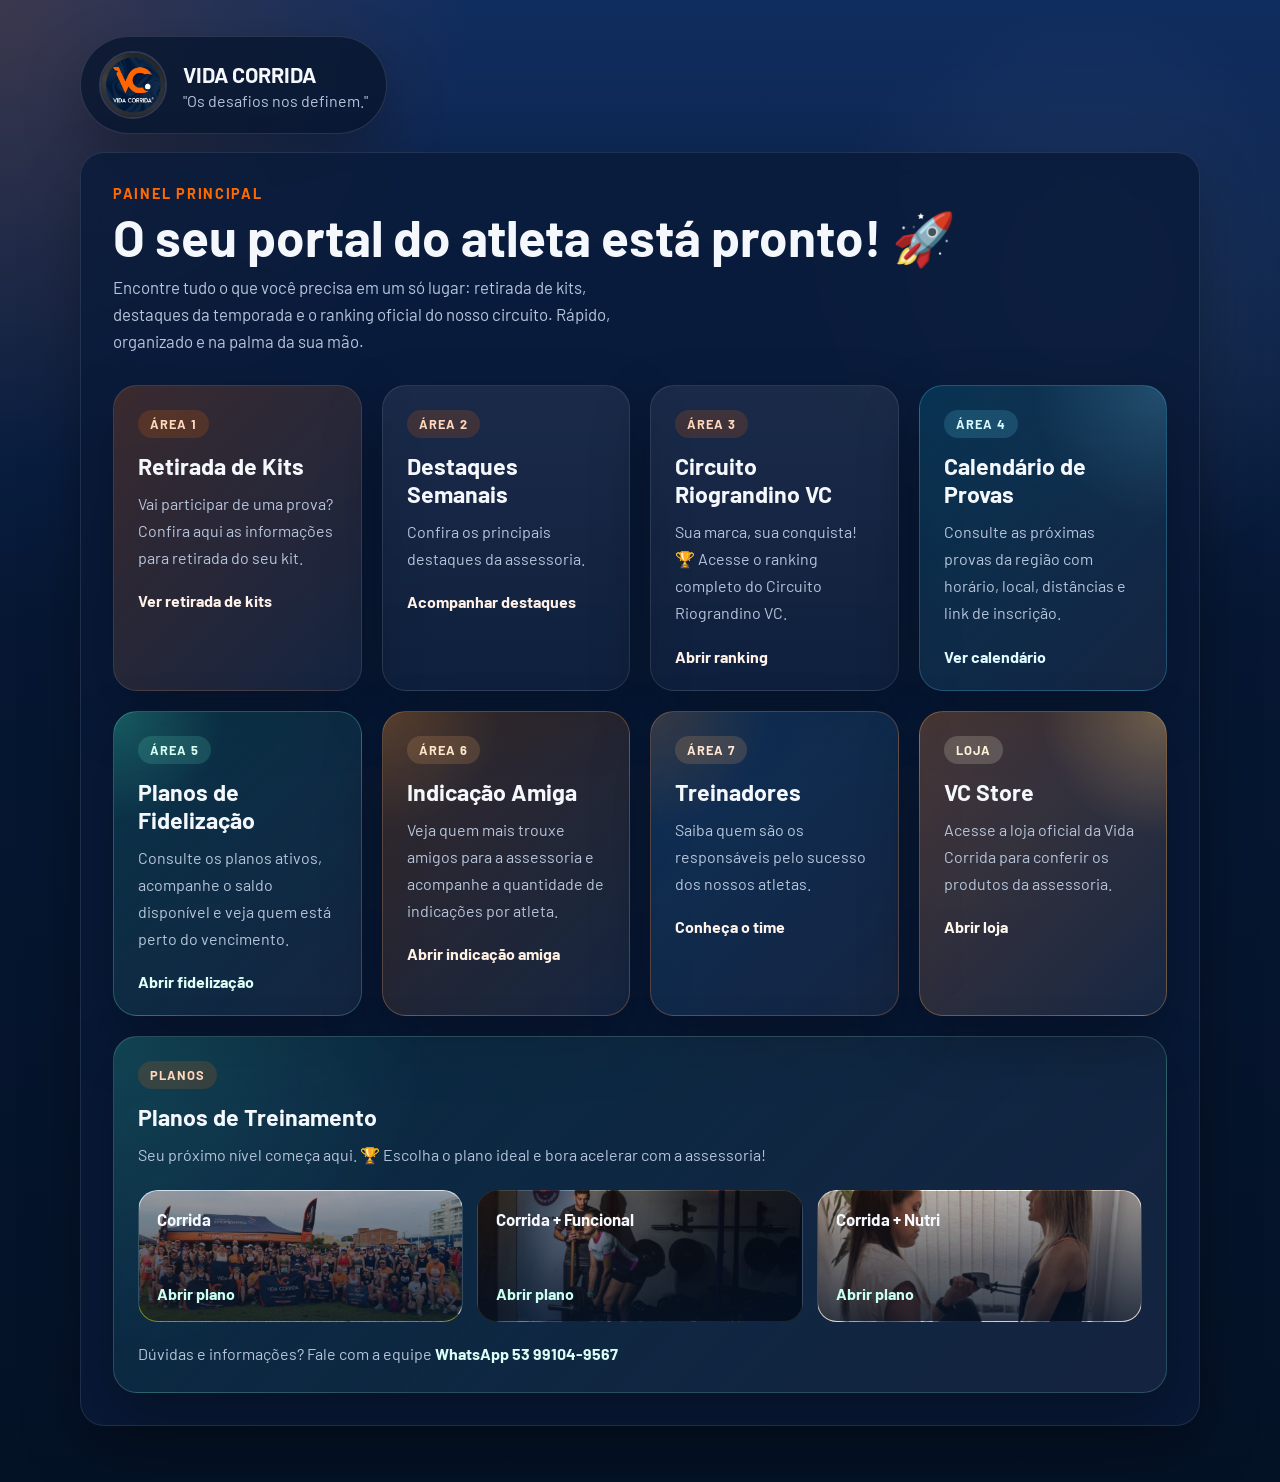
==== commit 3f293a55: "Add files via upload" ====
--- a/index.html
+++ b/index.html
@@ -64,6 +64,20 @@
           <span class="feature-link">Abrir fidelização</span>
         </a>
 
+        <a href="indicacao-amiga.html" class="feature-card feature-card-referral">
+          <span class="feature-tag">&#193;rea 6</span>
+          <h2>Indica&#231;&#227;o Amiga</h2>
+          <p>Veja quem mais trouxe amigos para a assessoria e acompanhe a quantidade de indica&#231;&#245;es por atleta.</p>
+          <span class="feature-link">Abrir indica&#231;&#227;o amiga</span>
+        </a>
+
+        <a href="treinadores.html" class="feature-card feature-card-coaches">
+          <span class="feature-tag">&#193;rea 7</span>
+          <h2>Treinadores</h2>
+          <p>Saiba quem são os responsáveis pelo sucesso dos nossos atletas.</p>
+          <span class="feature-link">Conheça o time</span>
+        </a>
+
         <a href="https://loja.menu/vcstore" class="feature-card feature-card-store" target="_blank" rel="noopener noreferrer">
           <span class="feature-tag">Loja</span>
           <h2>VC Store</h2>
--- a/styles.css
+++ b/styles.css
@@ -172,6 +172,22 @@
   color: #fff7ed;
 }
 
+.feature-card-referral {
+  border-color: rgba(255, 163, 96, 0.28);
+  background:
+    radial-gradient(circle at top left, rgba(255, 166, 82, 0.18), transparent 30%),
+    linear-gradient(135deg, rgba(140, 74, 16, 0.34), rgba(255, 255, 255, 0.05));
+}
+
+.feature-card-referral .feature-tag {
+  background: rgba(255, 177, 108, 0.16);
+  color: #ffe5ca;
+}
+
+.feature-card-referral .feature-link {
+  color: #fff1e4;
+}
+
 .feature-card-calendar {
   border-color: rgba(99, 214, 255, 0.24);
   background:
@@ -202,6 +218,22 @@
 
 .feature-card-fidelity .feature-link {
   color: #ddfff6;
+}
+
+.feature-card-coaches {
+  border-color: rgba(255, 145, 78, 0.28);
+  background:
+    radial-gradient(circle at top left, rgba(255, 106, 0, 0.18), transparent 30%),
+    linear-gradient(135deg, rgba(17, 63, 107, 0.62), rgba(255, 255, 255, 0.05));
+}
+
+.feature-card-coaches .feature-tag {
+  background: rgba(255, 177, 108, 0.16);
+  color: #ffe6d2;
+}
+
+.feature-card-coaches .feature-link {
+  color: #fff4eb;
 }
 
 .feature-card-plans {
@@ -680,17 +712,343 @@
   margin-bottom: 24px;
 }
 
+.regulation-link-card {
+  display: block;
+  max-width: 560px;
+  margin: 0 0 24px;
+  text-decoration: none;
+}
+
+.regulation-link-card:hover {
+  transform: translateY(-1px);
+  border-left-color: #43c9a8;
+}
+
+.regulation-hero {
+  padding: 32px;
+  margin-bottom: 24px;
+}
+
+.regulation-panel {
+  display: grid;
+  gap: 20px;
+  padding: 24px;
+}
+
+.regulation-section {
+  padding: 22px;
+  border: 1px solid rgba(255, 255, 255, 0.08);
+  border-radius: 22px;
+  background: linear-gradient(180deg, rgba(255, 255, 255, 0.06), rgba(255, 255, 255, 0.03));
+}
+
+.regulation-section p:last-child,
+.regulation-section ul:last-child,
+.regulation-section ol:last-child {
+  margin-bottom: 0;
+}
+
+.regulation-summary-grid {
+  display: grid;
+  grid-template-columns: repeat(3, minmax(0, 1fr));
+  gap: 16px;
+  margin-top: 24px;
+}
+
+.regulation-summary-card {
+  padding: 18px;
+  border: 1px solid rgba(255, 255, 255, 0.1);
+  border-radius: 20px;
+  background: linear-gradient(180deg, rgba(255, 255, 255, 0.07), rgba(255, 255, 255, 0.03));
+}
+
+.regulation-summary-label {
+  display: block;
+  margin-bottom: 8px;
+  color: var(--muted);
+  font-size: 0.82rem;
+  font-weight: 700;
+  letter-spacing: 0.06em;
+  text-transform: uppercase;
+}
+
+.regulation-summary-card strong {
+  line-height: 1.45;
+}
+
+.regulation-list {
+  margin: 0;
+  padding-left: 20px;
+  display: grid;
+  gap: 12px;
+  color: #edf3fd;
+  line-height: 1.65;
+}
+
+.regulation-points-grid {
+  display: flex;
+  gap: 10px;
+  flex-wrap: wrap;
+}
+
+.regulation-point-pill {
+  display: inline-flex;
+  align-items: center;
+  min-height: 38px;
+  padding: 8px 12px;
+  border-radius: 999px;
+  background: rgba(255, 106, 0, 0.14);
+  color: #ffd8c2;
+  font-size: 0.92rem;
+  font-weight: 700;
+}
+
 .fidelity-hero,
-.fidelity-controls-panel,
-.fidelity-stats-panel {
+.fidelity-controls-panel {
   padding: 24px;
   margin-bottom: 24px;
+}
+
+.fidelity-info-panel {
+  position: relative;
+  overflow: hidden;
+  padding: 28px;
+  margin-bottom: 24px;
+  border-color: rgba(255, 154, 88, 0.24);
+  background:
+    radial-gradient(circle at top right, rgba(255, 106, 0, 0.16), transparent 24%),
+    radial-gradient(circle at bottom left, rgba(67, 201, 168, 0.12), transparent 30%),
+    linear-gradient(180deg, rgba(8, 27, 55, 0.95), rgba(4, 18, 38, 0.97));
+}
+
+.fidelity-benefit-grid {
+  display: grid;
+  grid-template-columns: repeat(2, minmax(0, 1fr));
+  gap: 16px;
+}
+
+.fidelity-benefit-card {
+  padding: 20px;
+  border: 1px solid rgba(255, 255, 255, 0.1);
+  border-radius: 22px;
+  background: linear-gradient(180deg, rgba(255, 255, 255, 0.07), rgba(255, 255, 255, 0.03));
+}
+
+.fidelity-benefit-card-top {
+  display: flex;
+  justify-content: space-between;
+  gap: 12px;
+  align-items: center;
+  flex-wrap: wrap;
+  margin-bottom: 16px;
+}
+
+.fidelity-benefit-tag,
+.fidelity-benefit-discount {
+  display: inline-flex;
+  align-items: center;
+  min-height: 34px;
+  padding: 7px 12px;
+  border-radius: 999px;
+  font-size: 0.84rem;
+  font-weight: 700;
+  letter-spacing: 0.03em;
+}
+
+.fidelity-benefit-tag {
+  background: linear-gradient(135deg, #ff5b00 0%, #ff8a24 100%);
+  color: #fff7f1;
+  text-transform: uppercase;
+}
+
+.fidelity-benefit-discount {
+  background: rgba(255, 255, 255, 0.08);
+  color: #edf8f4;
+}
+
+.fidelity-benefit-list {
+  margin: 0;
+  padding-left: 20px;
+  color: #edf3fd;
+  display: grid;
+  gap: 10px;
+  line-height: 1.55;
+}
+
+.fidelity-benefit-card-monthly {
+  border-color: rgba(255, 147, 72, 0.22);
+}
+
+.fidelity-benefit-card-quarterly {
+  border-color: rgba(255, 191, 98, 0.22);
+}
+
+.fidelity-benefit-card-semiannual {
+  border-color: rgba(110, 225, 200, 0.22);
+}
+
+.fidelity-benefit-card-annual {
+  border-color: rgba(107, 186, 255, 0.22);
+}
+
+.fidelity-store-highlight {
+  display: block;
+  text-decoration: none;
+}
+
+.fidelity-store-highlight:hover {
+  transform: translateY(-1px);
+  border-left-color: #43c9a8;
 }
 
 .calendar-hero,
 .calendar-panel {
   padding: 24px;
   margin-bottom: 24px;
+}
+
+.trainers-hero {
+  padding: 32px;
+  margin-bottom: 24px;
+}
+
+.trainer-grid {
+  display: grid;
+  gap: 20px;
+}
+
+.trainer-card {
+  position: relative;
+  display: grid;
+  grid-template-columns: minmax(220px, 260px) minmax(0, 1fr);
+  gap: 24px;
+  padding: 24px;
+  overflow: hidden;
+}
+
+.trainer-card::before {
+  content: "";
+  position: absolute;
+  inset: 0;
+  background:
+    radial-gradient(circle at top right, rgba(255, 106, 0, 0.14), transparent 24%),
+    linear-gradient(135deg, rgba(255, 255, 255, 0.04), rgba(255, 255, 255, 0.02));
+  pointer-events: none;
+}
+
+.trainer-card:nth-child(3n + 2)::before {
+  background:
+    radial-gradient(circle at top left, rgba(99, 214, 255, 0.14), transparent 26%),
+    linear-gradient(135deg, rgba(255, 255, 255, 0.04), rgba(255, 255, 255, 0.02));
+}
+
+.trainer-card:nth-child(3n)::before {
+  background:
+    radial-gradient(circle at bottom right, rgba(67, 201, 168, 0.16), transparent 24%),
+    linear-gradient(135deg, rgba(255, 255, 255, 0.04), rgba(255, 255, 255, 0.02));
+}
+
+.trainer-card > * {
+  position: relative;
+  z-index: 1;
+}
+
+.trainer-card-media {
+  overflow: hidden;
+  border: 1px solid rgba(255, 255, 255, 0.12);
+  border-radius: 24px;
+  background:
+    linear-gradient(180deg, rgba(255, 106, 0, 0.18), rgba(255, 255, 255, 0.04)),
+    rgba(255, 255, 255, 0.04);
+  box-shadow: var(--shadow);
+}
+
+.trainer-card-image {
+  display: block;
+  width: 100%;
+  height: 100%;
+  min-height: 100%;
+  object-fit: cover;
+  object-position: center top;
+}
+
+.trainer-card-content {
+  min-width: 0;
+  display: grid;
+  gap: 18px;
+  align-content: start;
+}
+
+.trainer-card-heading {
+  display: grid;
+  gap: 8px;
+}
+
+.trainer-card-heading h2 {
+  margin: 0;
+  font-size: clamp(1.8rem, 2.3vw, 2.25rem);
+}
+
+.trainer-detail-grid {
+  display: grid;
+  grid-template-columns: repeat(2, minmax(0, 1fr));
+  gap: 14px;
+}
+
+.trainer-detail-block {
+  padding: 18px;
+  border: 1px solid rgba(255, 255, 255, 0.08);
+  border-radius: 20px;
+  background: rgba(255, 255, 255, 0.04);
+}
+
+.trainer-detail-block-wide {
+  grid-column: 1 / -1;
+}
+
+.trainer-field-label {
+  display: inline-flex;
+  margin: 0 0 12px;
+  padding: 6px 12px;
+  border-radius: 999px;
+  background: linear-gradient(135deg, #ff5b00 0%, #ff8a24 100%);
+  color: #fff7f1;
+  font-size: 0.8rem;
+  font-weight: 700;
+  letter-spacing: 0.06em;
+  text-transform: uppercase;
+}
+
+.trainer-lead-copy {
+  margin: 0;
+  color: #fff8f1;
+  font-size: 1.35rem;
+  font-weight: 700;
+  line-height: 1.28;
+}
+
+.trainer-detail-text {
+  margin: 0;
+  color: #edf3fd;
+  line-height: 1.7;
+}
+
+.trainer-distance-list {
+  display: flex;
+  gap: 10px;
+  flex-wrap: wrap;
+}
+
+.trainer-distance-chip {
+  display: inline-flex;
+  align-items: center;
+  min-height: 36px;
+  padding: 8px 12px;
+  border-radius: 999px;
+  background: rgba(255, 106, 0, 0.14);
+  color: #ffe0cd;
+  font-size: 0.92rem;
+  font-weight: 700;
 }
 
 .calendar-race-list {
@@ -878,6 +1236,100 @@
 .ranking-top-panel {
   padding: 24px;
   margin-bottom: 24px;
+}
+
+.referral-info-panel {
+  position: relative;
+  overflow: hidden;
+  padding: 28px;
+  margin-bottom: 24px;
+  border-color: rgba(255, 154, 88, 0.24);
+  background:
+    radial-gradient(circle at top left, rgba(255, 106, 0, 0.16), transparent 24%),
+    radial-gradient(circle at bottom right, rgba(61, 111, 255, 0.14), transparent 26%),
+    linear-gradient(180deg, rgba(8, 27, 55, 0.94), rgba(4, 18, 38, 0.96));
+}
+
+.referral-info-layout {
+  display: grid;
+  grid-template-columns: minmax(0, 1.35fr) minmax(280px, 0.75fr);
+  gap: 22px;
+  align-items: start;
+}
+
+.referral-info-copy,
+.referral-info-side {
+  min-width: 0;
+}
+
+.referral-info-lead {
+  margin-bottom: 18px;
+  color: #edf3fd;
+  font-size: 1.02rem;
+  line-height: 1.7;
+}
+
+.referral-benefit-grid {
+  display: grid;
+  gap: 14px;
+}
+
+.referral-benefit-card,
+.referral-note-card {
+  padding: 18px;
+  border: 1px solid rgba(255, 255, 255, 0.1);
+  border-radius: 20px;
+  background: linear-gradient(180deg, rgba(255, 255, 255, 0.07), rgba(255, 255, 255, 0.03));
+}
+
+.referral-benefit-tags {
+  display: flex;
+  flex-wrap: wrap;
+  gap: 10px;
+  margin-bottom: 12px;
+}
+
+.referral-benefit-tag {
+  display: inline-flex;
+  padding: 7px 12px;
+  border-radius: 999px;
+  background: linear-gradient(135deg, #ff5b00 0%, #ff8a24 100%);
+  color: #fff7f1;
+  font-size: 0.82rem;
+  font-weight: 700;
+  letter-spacing: 0.04em;
+  text-transform: uppercase;
+}
+
+.referral-benefit-card strong {
+  display: block;
+  margin-bottom: 8px;
+  font-size: 1.02rem;
+  line-height: 1.5;
+}
+
+.referral-benefit-card p {
+  margin-bottom: 0;
+  color: var(--muted);
+  line-height: 1.6;
+}
+
+.referral-note-title {
+  margin-bottom: 12px;
+  color: #ffd8c2;
+  font-size: 0.95rem;
+  font-weight: 700;
+  letter-spacing: 0.06em;
+  text-transform: uppercase;
+}
+
+.referral-note-list {
+  margin: 0;
+  padding-left: 18px;
+  color: #edf3fd;
+  display: grid;
+  gap: 12px;
+  line-height: 1.65;
 }
 
 .ranking-top-five {
@@ -918,6 +1370,75 @@
   color: var(--muted);
 }
 
+.referral-top-name {
+  margin: 0;
+  font-size: 1rem;
+  font-weight: 700;
+  line-height: 1.35;
+  text-align: center;
+}
+
+.referral-top-count {
+  display: inline-flex;
+  align-items: center;
+  justify-content: center;
+  min-height: 38px;
+  padding: 8px 12px;
+  border-radius: 999px;
+  background: rgba(255, 106, 0, 0.16);
+  color: #ffe0cd;
+  font-size: 0.92rem;
+  font-weight: 700;
+  text-align: center;
+}
+
+.referral-level-pill {
+  display: inline-flex;
+  align-items: center;
+  justify-content: center;
+  min-height: 34px;
+  padding: 7px 12px;
+  border-radius: 999px;
+  background: rgba(255, 255, 255, 0.08);
+  color: #edf3fd;
+  font-size: 0.84rem;
+  font-weight: 700;
+  letter-spacing: 0.03em;
+}
+
+.referral-validity-pill {
+  display: inline-flex;
+  align-items: center;
+  justify-content: center;
+  min-height: 34px;
+  padding: 7px 12px;
+  border-radius: 999px;
+  background: rgba(87, 217, 172, 0.14);
+  color: #ddfff4;
+  font-size: 0.84rem;
+  font-weight: 700;
+  line-height: 1.35;
+  text-align: center;
+}
+
+.referral-validity-pill-expired {
+  background: rgba(255, 117, 117, 0.16);
+  color: #ffd8d8;
+}
+
+.referral-validity-note {
+  margin: 0;
+  color: #d8fff4;
+  font-size: 0.82rem;
+  font-weight: 700;
+  line-height: 1.45;
+  text-align: center;
+}
+
+.referral-validity-note-expired {
+  color: #ffd8d8;
+}
+
 .ranking-filters-stack {
   display: grid;
   gap: 18px;
@@ -1120,24 +1641,6 @@
   line-height: 1.4;
 }
 
-.fidelity-stat-card {
-  min-height: 132px;
-  display: flex;
-  flex-direction: column;
-  justify-content: center;
-}
-
-.fidelity-stat-label {
-  margin-bottom: 8px;
-  color: var(--muted);
-  font-size: 0.92rem;
-}
-
-.fidelity-stat-value {
-  font-size: clamp(1.6rem, 2.2vw, 2.2rem);
-  line-height: 1.1;
-}
-
 .fidelity-status-pill {
   font-weight: 700;
 }
@@ -1158,6 +1661,25 @@
 }
 
 .fidelity-status-pill-unknown {
+  background: rgba(255, 255, 255, 0.08);
+  color: var(--text);
+}
+
+.fidelity-gift-pill {
+  font-weight: 700;
+}
+
+.fidelity-gift-pill-available {
+  background: rgba(255, 187, 87, 0.18);
+  color: #ffe8bf;
+}
+
+.fidelity-gift-pill-delivered {
+  background: rgba(65, 201, 141, 0.16);
+  color: #d8ffef;
+}
+
+.fidelity-gift-pill-unknown {
   background: rgba(255, 255, 255, 0.08);
   color: var(--text);
 }
@@ -1529,6 +2051,27 @@
     grid-template-columns: 1fr;
   }
 
+  .regulation-summary-grid {
+    grid-template-columns: 1fr;
+  }
+
+  .fidelity-benefit-grid {
+    grid-template-columns: 1fr;
+  }
+
+  .referral-info-layout {
+    grid-template-columns: 1fr;
+  }
+
+  .trainer-card {
+    grid-template-columns: 1fr;
+  }
+
+  .trainer-card-media {
+    width: min(100%, 360px);
+    margin: 0 auto;
+  }
+
   .calendar-month-header {
     align-items: flex-start;
     flex-direction: column;
@@ -1549,6 +2092,34 @@
   .page {
     width: min(100% - 20px, 1120px);
     padding-top: 20px;
+  }
+
+  .top-nav {
+    gap: 10px;
+    flex-wrap: nowrap;
+    margin-bottom: 14px;
+    padding: 2px 2px 8px;
+    overflow-x: auto;
+    overflow-y: hidden;
+    scrollbar-width: thin;
+    scrollbar-color: rgba(255, 106, 0, 0.45) transparent;
+    -webkit-overflow-scrolling: touch;
+  }
+
+  .top-nav::-webkit-scrollbar {
+    height: 6px;
+  }
+
+  .top-nav::-webkit-scrollbar-thumb {
+    border-radius: 999px;
+    background: rgba(255, 106, 0, 0.45);
+  }
+
+  .nav-link {
+    flex: 0 0 auto;
+    padding: 9px 14px;
+    font-size: 0.95rem;
+    white-space: nowrap;
   }
 
   .form-panel,
@@ -1557,9 +2128,11 @@
   .calendar-panel,
   .ranking-controls-panel,
   .ranking-hero,
+  .regulation-hero,
   .calendar-hero,
   .home-hero,
-  .highlights-hero {
+  .highlights-hero,
+  .trainers-hero {
     padding: 18px;
   }
 
@@ -1591,6 +2164,22 @@
     padding: 14px 10px;
   }
 
+  .referral-info-panel {
+    padding: 18px;
+  }
+
+  .fidelity-info-panel {
+    padding: 18px;
+  }
+
+  .trainer-card {
+    padding: 18px;
+  }
+
+  .trainer-detail-grid {
+    grid-template-columns: 1fr;
+  }
+
   .athlete-avatar-top {
     width: 74px;
     height: 74px;
